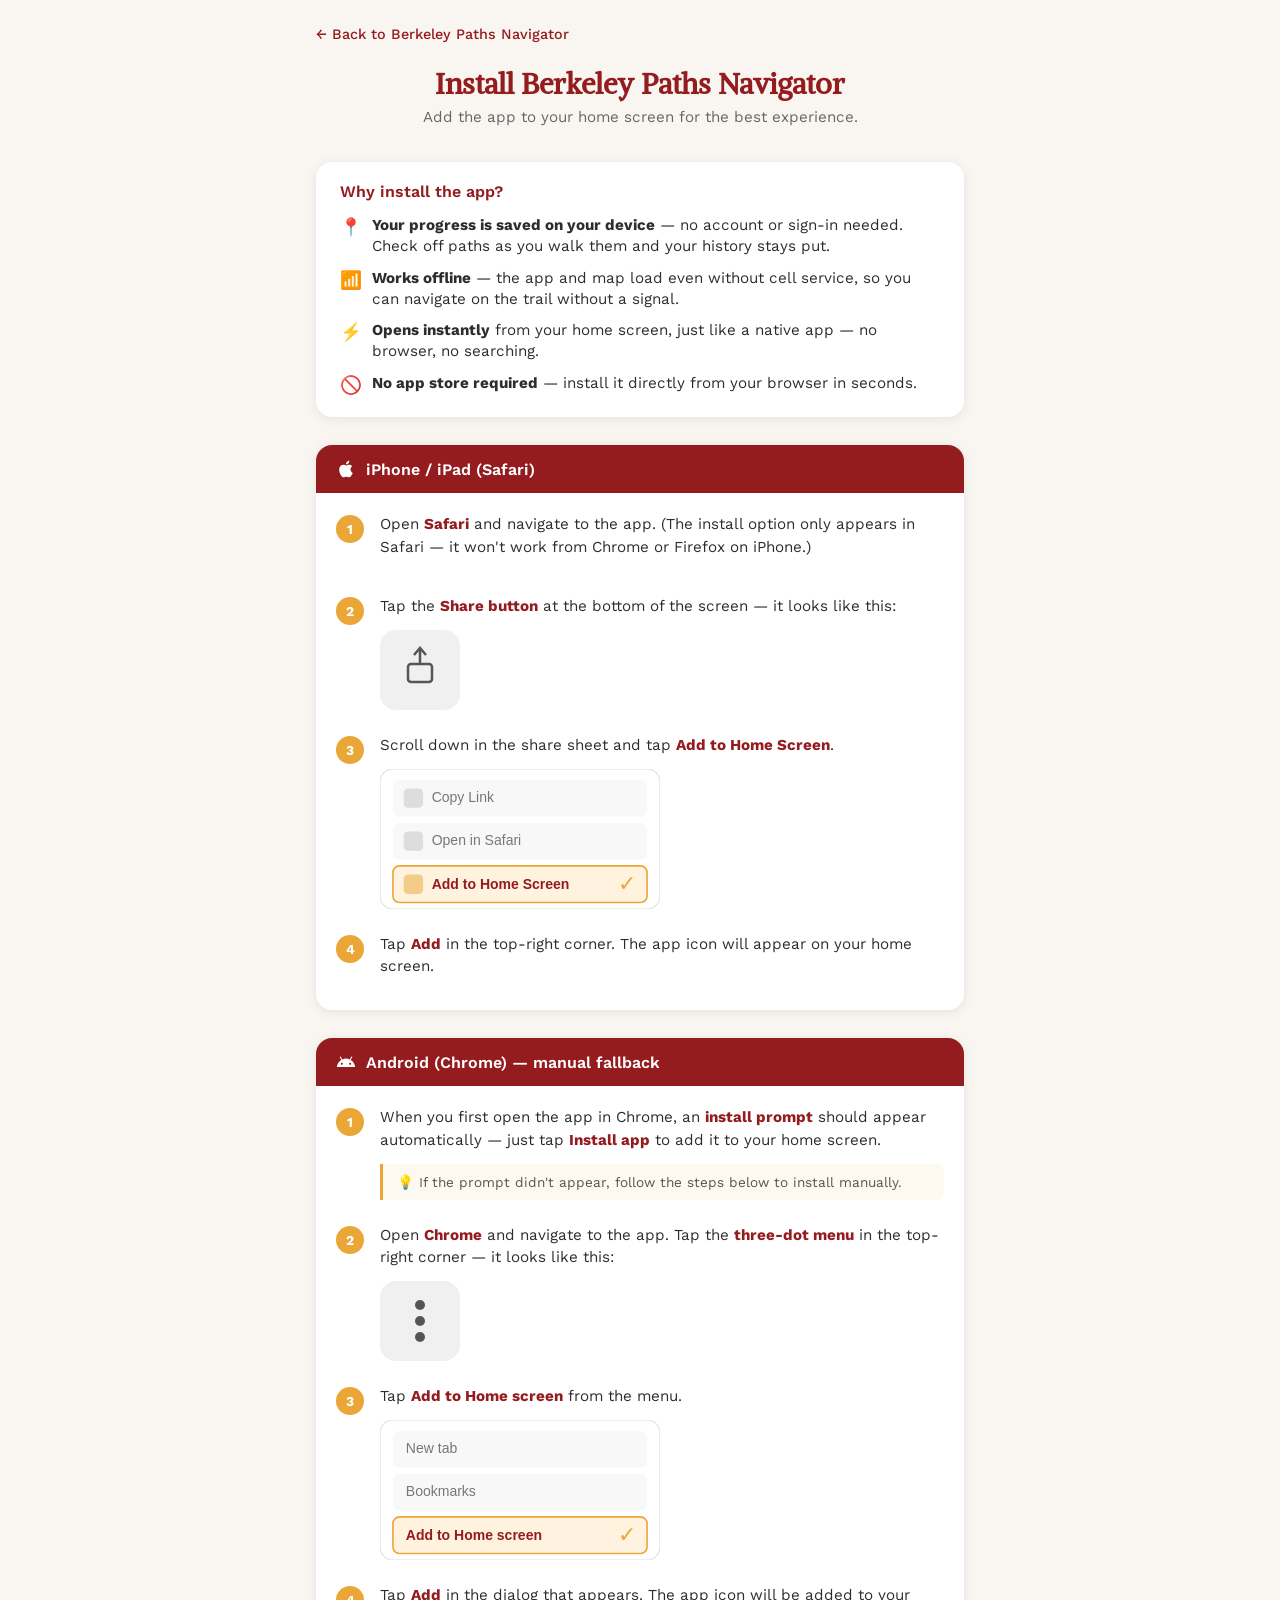
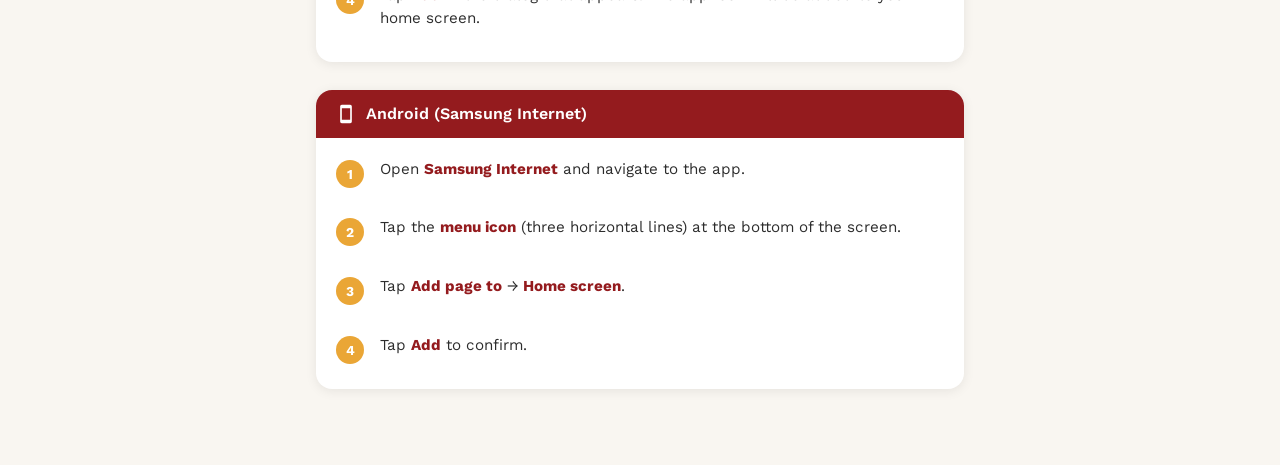
==== install.html @ ded8edc6 "Initial commit — forked from Berkeley-Paths Co-Authored-By: Claude Sonnet 4.6 <noreply@anthropic.com" ====
<!DOCTYPE html>
<html lang="en">
<head>
  <meta charset="UTF-8" />
  <meta name="viewport" content="width=device-width, initial-scale=1.0" />
  <title>Install Berkeley Paths Navigator</title>
  <link rel="preconnect" href="https://fonts.googleapis.com" />
  <link href="https://fonts.googleapis.com/css2?family=Work+Sans:wght@400;500;600;700&family=Alike&display=swap" rel="stylesheet" />
  <style>
    *, *::before, *::after { box-sizing: border-box; margin: 0; padding: 0; }

    body {
      font-family: 'Work Sans', -apple-system, BlinkMacSystemFont, sans-serif;
      background: #f9f6f1;
      color: #2d2d2d;
      padding: 24px 16px 48px;
      max-width: 680px;
      margin: 0 auto;
    }

    header {
      text-align: center;
      margin-bottom: 36px;
    }

    header h1 {
      font-family: 'Alike', serif;
      color: #941B1E;
      font-size: 1.8rem;
      margin-bottom: 6px;
    }

    header p {
      color: #666;
      font-size: 0.95rem;
    }

    .back-link {
      display: inline-block;
      margin-bottom: 24px;
      color: #941B1E;
      text-decoration: none;
      font-size: 0.9rem;
      font-weight: 500;
    }
    .back-link:hover { text-decoration: underline; }

    .platform {
      background: white;
      border-radius: 16px;
      box-shadow: 0 2px 12px rgba(0,0,0,0.08);
      margin-bottom: 28px;
      overflow: hidden;
    }

    .platform-header {
      background: #941B1E;
      color: white;
      padding: 14px 20px;
      font-weight: 600;
      font-size: 1rem;
      display: flex;
      align-items: center;
      gap: 10px;
    }

    .platform-header svg {
      flex-shrink: 0;
    }

    .steps {
      padding: 20px;
      display: flex;
      flex-direction: column;
      gap: 24px;
    }

    .step {
      display: flex;
      gap: 16px;
      align-items: flex-start;
    }

    .step-number {
      background: #EAA636;
      color: white;
      width: 28px;
      height: 28px;
      border-radius: 50%;
      display: flex;
      align-items: center;
      justify-content: center;
      font-weight: 700;
      font-size: 0.85rem;
      flex-shrink: 0;
      margin-top: 2px;
    }

    .step-content {
      flex: 1;
    }

    .step-content p {
      font-size: 0.95rem;
      line-height: 1.5;
      margin-bottom: 12px;
    }

    .step-content strong {
      color: #941B1E;
    }

    /* Phone mockup */
    .mockup {
      width: 100%;
      max-width: 280px;
      display: block;
    }

    .tip {
      background: #fef9f0;
      border-left: 3px solid #EAA636;
      padding: 10px 14px;
      border-radius: 0 8px 8px 0;
      font-size: 0.85rem;
      color: #555;
      margin-top: 4px;
    }
  </style>
</head>
<body>

  <a class="back-link" href="./">← Back to Berkeley Paths Navigator</a>

  <header>
    <h1>Install Berkeley Paths Navigator</h1>
    <p>Add the app to your home screen for the best experience.</p>
  </header>

  <!-- Why install -->
  <div style="background: white; border-radius: 16px; box-shadow: 0 2px 12px rgba(0,0,0,0.08); padding: 20px 24px; margin-bottom: 28px;">
    <h2 style="font-size: 1rem; font-weight: 600; color: #941B1E; margin-bottom: 14px;">Why install the app?</h2>
    <ul style="list-style: none; display: flex; flex-direction: column; gap: 10px;">
      <li style="display: flex; gap: 10px; align-items: flex-start; font-size: 0.95rem; line-height: 1.4;">
        <span style="font-size: 1.1rem;">📍</span>
        <span><strong>Your progress is saved on your device</strong> — no account or sign-in needed. Check off paths as you walk them and your history stays put.</span>
      </li>
      <li style="display: flex; gap: 10px; align-items: flex-start; font-size: 0.95rem; line-height: 1.4;">
        <span style="font-size: 1.1rem;">📶</span>
        <span><strong>Works offline</strong> — the app and map load even without cell service, so you can navigate on the trail without a signal.</span>
      </li>
      <li style="display: flex; gap: 10px; align-items: flex-start; font-size: 0.95rem; line-height: 1.4;">
        <span style="font-size: 1.1rem;">⚡</span>
        <span><strong>Opens instantly</strong> from your home screen, just like a native app — no browser, no searching.</span>
      </li>
      <li style="display: flex; gap: 10px; align-items: flex-start; font-size: 0.95rem; line-height: 1.4;">
        <span style="font-size: 1.1rem;">🚫</span>
        <span><strong>No app store required</strong> — install it directly from your browser in seconds.</span>
      </li>
    </ul>
  </div>

  <!-- iOS / Safari -->
  <div class="platform">
    <div class="platform-header">
      <svg width="20" height="20" viewBox="0 0 24 24" fill="white"><path d="M18.71 19.5c-.83 1.24-1.71 2.45-3.05 2.47-1.34.03-1.77-.79-3.29-.79-1.53 0-2 .77-3.27.82-1.31.05-2.3-1.32-3.14-2.53C4.25 17 2.94 12.45 4.7 9.39c.87-1.52 2.43-2.48 4.12-2.51 1.28-.02 2.5.87 3.29.87.78 0 2.26-1.07 3.8-.91.65.03 2.47.26 3.64 1.98-.09.06-2.17 1.28-2.15 3.81.03 3.02 2.65 4.03 2.68 4.04-.03.07-.42 1.44-1.38 2.83M13 3.5c.73-.83 1.94-1.46 2.94-1.5.13 1.17-.34 2.35-1.04 3.19-.69.85-1.83 1.51-2.95 1.42-.15-1.15.41-2.35 1.05-3.11z"/></svg>
      iPhone / iPad (Safari)
    </div>
    <div class="steps">

      <div class="step">
        <div class="step-number">1</div>
        <div class="step-content">
          <p>Open <strong>Safari</strong> and navigate to the app. (The install option only appears in Safari — it won't work from Chrome or Firefox on iPhone.)</p>
        </div>
      </div>

      <div class="step">
        <div class="step-number">2</div>
        <div class="step-content">
          <p>Tap the <strong>Share button</strong> at the bottom of the screen — it looks like this:</p>
          <!-- Just the share button icon, no phone chrome -->
          <svg class="mockup" viewBox="0 0 80 80" xmlns="http://www.w3.org/2000/svg" style="max-width:80px;">
            <rect width="80" height="80" rx="16" fill="#f0f0f0"/>
            <g transform="translate(40,40)">
              <rect x="-12" y="-6" width="24" height="18" rx="3" fill="none" stroke="#555" stroke-width="2.5"/>
              <line x1="0" y1="-6" x2="0" y2="-20" stroke="#555" stroke-width="2.5"/>
              <polyline points="-6,-15 0,-22 6,-15" fill="none" stroke="#555" stroke-width="2.5"/>
            </g>
          </svg>
        </div>
      </div>

      <div class="step">
        <div class="step-number">3</div>
        <div class="step-content">
          <p>Scroll down in the share sheet and tap <strong>Add to Home Screen</strong>.</p>
          <!-- Just the share sheet menu items, no phone chrome -->
          <svg class="mockup" viewBox="0 0 260 130" xmlns="http://www.w3.org/2000/svg">
            <rect width="260" height="130" rx="12" fill="white" stroke="#e0e0e0" stroke-width="1"/>
            <!-- row 1 -->
            <rect x="12" y="10" width="236" height="34" rx="6" fill="#f8f8f8"/>
            <rect x="22" y="18" width="18" height="18" rx="4" fill="#ddd"/>
            <text x="48" y="31" font-size="13" fill="#777" font-family="sans-serif">Copy Link</text>
            <!-- row 2 -->
            <rect x="12" y="50" width="236" height="34" rx="6" fill="#f8f8f8"/>
            <rect x="22" y="58" width="18" height="18" rx="4" fill="#ddd"/>
            <text x="48" y="71" font-size="13" fill="#777" font-family="sans-serif">Open in Safari</text>
            <!-- row 3 highlighted -->
            <rect x="12" y="90" width="236" height="34" rx="6" fill="#fff3e0" stroke="#EAA636" stroke-width="1.5"/>
            <rect x="22" y="98" width="18" height="18" rx="4" fill="#EAA636" opacity="0.5"/>
            <text x="48" y="111" font-size="13" fill="#941B1E" font-weight="600" font-family="sans-serif">Add to Home Screen</text>
            <text x="238" y="113" text-anchor="end" font-size="20" fill="#EAA636" font-family="sans-serif">✓</text>
          </svg>
        </div>
      </div>

      <div class="step">
        <div class="step-number">4</div>
        <div class="step-content">
          <p>Tap <strong>Add</strong> in the top-right corner. The app icon will appear on your home screen.</p>
        </div>
      </div>

    </div>
  </div>

  <!-- Android / Chrome -->
  <div class="platform">
    <div class="platform-header">
      <svg width="20" height="20" viewBox="0 0 24 24" fill="white"><path d="M17.6 9.48l1.84-3.18c.16-.31.04-.69-.26-.85-.29-.15-.65-.06-.83.22l-1.88 3.24C14.9 8.13 13.48 7.75 12 7.75s-2.9.38-4.48 1.16L5.65 5.67c-.19-.29-.54-.38-.83-.22-.3.16-.42.54-.26.85L6.4 9.48C3.3 11.25 1.28 14.44 1 18h22c-.28-3.56-2.3-6.75-5.4-8.52zM7 15.25c-.69 0-1.25-.56-1.25-1.25S6.31 12.75 7 12.75s1.25.56 1.25 1.25S7.69 15.25 7 15.25zm10 0c-.69 0-1.25-.56-1.25-1.25s.56-1.25 1.25-1.25 1.25.56 1.25 1.25-.56 1.25-1.25 1.25z"/></svg>
      Android (Chrome) — manual fallback
    </div>
    <div class="steps">

      <div class="step">
        <div class="step-number">1</div>
        <div class="step-content">
          <p>When you first open the app in Chrome, an <strong>install prompt</strong> should appear automatically — just tap <strong>Install app</strong> to add it to your home screen.</p>
          <div class="tip">💡 If the prompt didn't appear, follow the steps below to install manually.</div>
        </div>
      </div>

      <div class="step">
        <div class="step-number">2</div>
        <div class="step-content">
          <p>Open <strong>Chrome</strong> and navigate to the app. Tap the <strong>three-dot menu</strong> in the top-right corner — it looks like this:</p>
          <svg class="mockup" viewBox="0 0 80 80" xmlns="http://www.w3.org/2000/svg" style="max-width:80px;">
            <rect width="80" height="80" rx="16" fill="#f0f0f0"/>
            <circle cx="40" cy="24" r="5" fill="#555"/>
            <circle cx="40" cy="40" r="5" fill="#555"/>
            <circle cx="40" cy="56" r="5" fill="#555"/>
          </svg>
        </div>
      </div>

      <div class="step">
        <div class="step-number">3</div>
        <div class="step-content">
          <p>Tap <strong>Add to Home screen</strong> from the menu.</p>
          <svg class="mockup" viewBox="0 0 260 130" xmlns="http://www.w3.org/2000/svg">
            <rect width="260" height="130" rx="12" fill="white" stroke="#e0e0e0" stroke-width="1"/>
            <rect x="12" y="10" width="236" height="34" rx="6" fill="#f8f8f8"/>
            <text x="24" y="31" font-size="13" fill="#777" font-family="sans-serif">New tab</text>
            <rect x="12" y="50" width="236" height="34" rx="6" fill="#f8f8f8"/>
            <text x="24" y="71" font-size="13" fill="#777" font-family="sans-serif">Bookmarks</text>
            <rect x="12" y="90" width="236" height="34" rx="6" fill="#fff3e0" stroke="#EAA636" stroke-width="1.5"/>
            <text x="24" y="111" font-size="13" fill="#941B1E" font-weight="600" font-family="sans-serif">Add to Home screen</text>
            <text x="238" y="113" text-anchor="end" font-size="20" fill="#EAA636" font-family="sans-serif">✓</text>
          </svg>
        </div>
      </div>

      <div class="step">
        <div class="step-number">4</div>
        <div class="step-content">
          <p>Tap <strong>Add</strong> in the dialog that appears. The app icon will be added to your home screen.</p>
        </div>
      </div>

    </div>
  </div>

  <!-- Samsung -->
  <div class="platform">
    <div class="platform-header">
      <svg width="20" height="20" viewBox="0 0 24 24" fill="white"><path d="M17 1.01L7 1c-1.1 0-2 .9-2 2v18c0 1.1.9 2 2 2h10c1.1 0 2-.9 2-2V3c0-1.1-.9-1.99-2-1.99zM17 19H7V5h10v14z"/></svg>
      Android (Samsung Internet)
    </div>
    <div class="steps">

      <div class="step">
        <div class="step-number">1</div>
        <div class="step-content">
          <p>Open <strong>Samsung Internet</strong> and navigate to the app.</p>
        </div>
      </div>

      <div class="step">
        <div class="step-number">2</div>
        <div class="step-content">
          <p>Tap the <strong>menu icon</strong> (three horizontal lines) at the bottom of the screen.</p>
        </div>
      </div>

      <div class="step">
        <div class="step-number">3</div>
        <div class="step-content">
          <p>Tap <strong>Add page to</strong> → <strong>Home screen</strong>.</p>
        </div>
      </div>

      <div class="step">
        <div class="step-number">4</div>
        <div class="step-content">
          <p>Tap <strong>Add</strong> to confirm.</p>
        </div>
      </div>

    </div>
  </div>

</body>
</html>
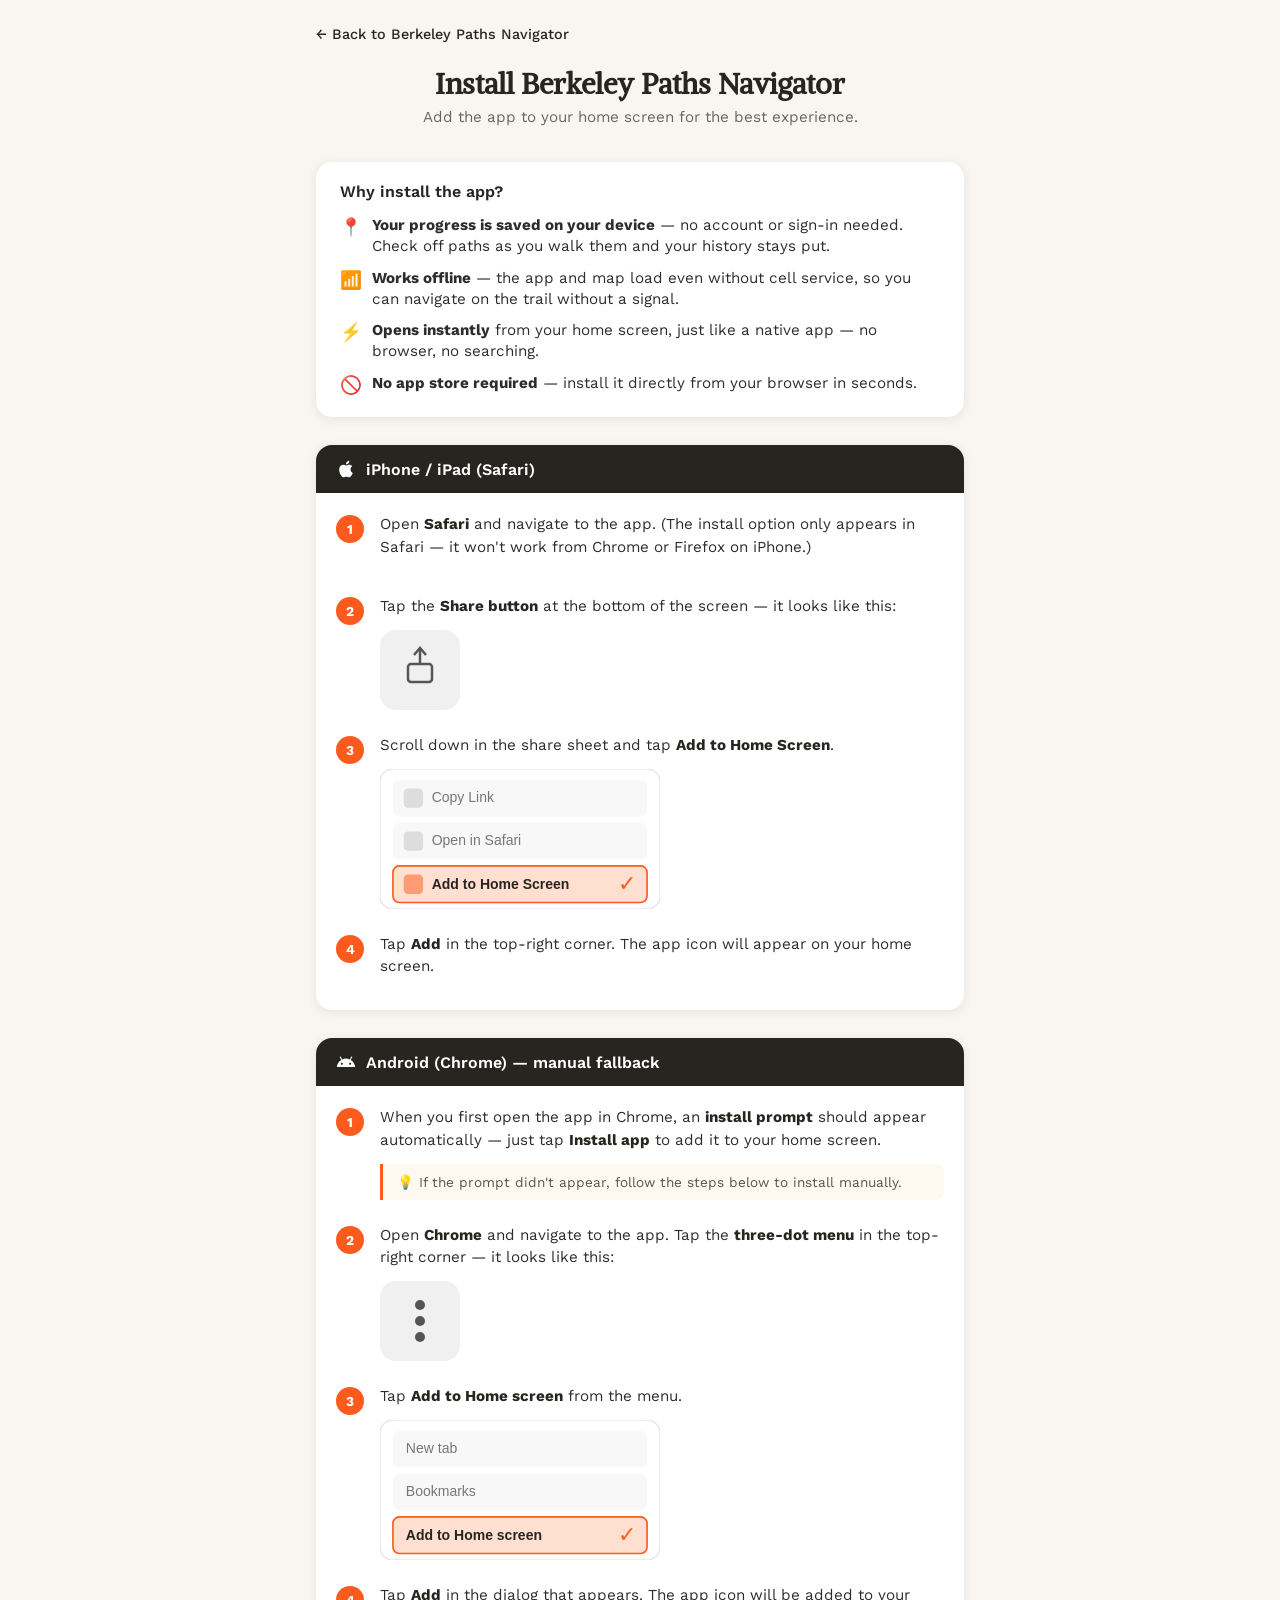
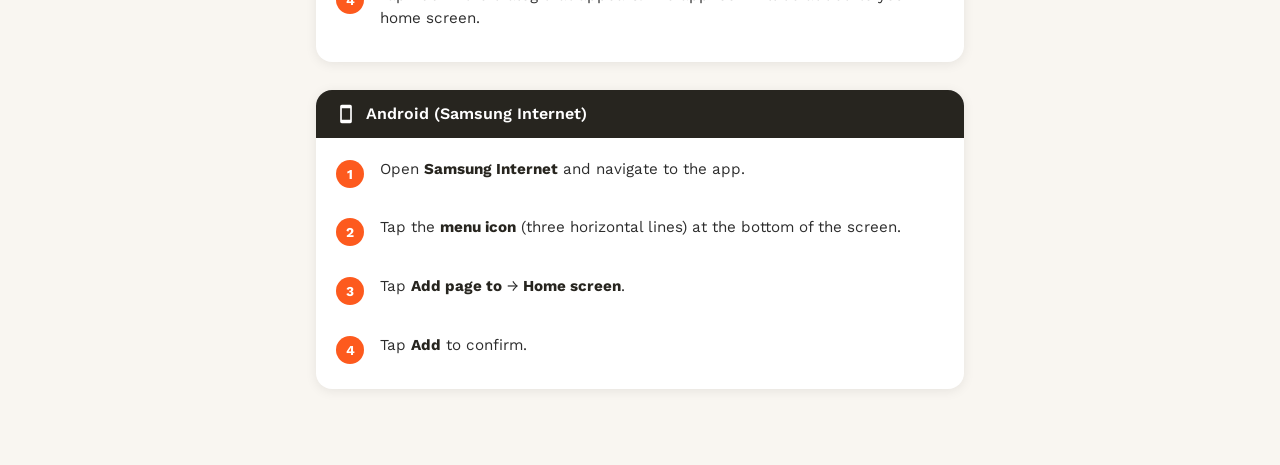
==== commit 049cbff0: "Update color scheme from Berkeley burgundy/gold to SF Giants black/orange Co-Authored-By: Claude Son" ====
--- a/install.html
+++ b/install.html
@@ -25,7 +25,7 @@
 
     header h1 {
       font-family: 'Alike', serif;
-      color: #941B1E;
+      color: #27251F;
       font-size: 1.8rem;
       margin-bottom: 6px;
     }
@@ -38,7 +38,7 @@
     .back-link {
       display: inline-block;
       margin-bottom: 24px;
-      color: #941B1E;
+      color: #27251F;
       text-decoration: none;
       font-size: 0.9rem;
       font-weight: 500;
@@ -54,7 +54,7 @@
     }
 
     .platform-header {
-      background: #941B1E;
+      background: #27251F;
       color: white;
       padding: 14px 20px;
       font-weight: 600;
@@ -82,7 +82,7 @@
     }
 
     .step-number {
-      background: #EAA636;
+      background: #FD5A1E;
       color: white;
       width: 28px;
       height: 28px;
@@ -107,7 +107,7 @@
     }
 
     .step-content strong {
-      color: #941B1E;
+      color: #27251F;
     }
 
     /* Phone mockup */
@@ -119,7 +119,7 @@
 
     .tip {
       background: #fef9f0;
-      border-left: 3px solid #EAA636;
+      border-left: 3px solid #FD5A1E;
       padding: 10px 14px;
       border-radius: 0 8px 8px 0;
       font-size: 0.85rem;
@@ -139,7 +139,7 @@
 
   <!-- Why install -->
   <div style="background: white; border-radius: 16px; box-shadow: 0 2px 12px rgba(0,0,0,0.08); padding: 20px 24px; margin-bottom: 28px;">
-    <h2 style="font-size: 1rem; font-weight: 600; color: #941B1E; margin-bottom: 14px;">Why install the app?</h2>
+    <h2 style="font-size: 1rem; font-weight: 600; color: #27251F; margin-bottom: 14px;">Why install the app?</h2>
     <ul style="list-style: none; display: flex; flex-direction: column; gap: 10px;">
       <li style="display: flex; gap: 10px; align-items: flex-start; font-size: 0.95rem; line-height: 1.4;">
         <span style="font-size: 1.1rem;">📍</span>
@@ -207,10 +207,10 @@
             <rect x="22" y="58" width="18" height="18" rx="4" fill="#ddd"/>
             <text x="48" y="71" font-size="13" fill="#777" font-family="sans-serif">Open in Safari</text>
             <!-- row 3 highlighted -->
-            <rect x="12" y="90" width="236" height="34" rx="6" fill="#fff3e0" stroke="#EAA636" stroke-width="1.5"/>
-            <rect x="22" y="98" width="18" height="18" rx="4" fill="#EAA636" opacity="0.5"/>
-            <text x="48" y="111" font-size="13" fill="#941B1E" font-weight="600" font-family="sans-serif">Add to Home Screen</text>
-            <text x="238" y="113" text-anchor="end" font-size="20" fill="#EAA636" font-family="sans-serif">✓</text>
+            <rect x="12" y="90" width="236" height="34" rx="6" fill="#ffe0d0" stroke="#FD5A1E" stroke-width="1.5"/>
+            <rect x="22" y="98" width="18" height="18" rx="4" fill="#FD5A1E" opacity="0.5"/>
+            <text x="48" y="111" font-size="13" fill="#27251F" font-weight="600" font-family="sans-serif">Add to Home Screen</text>
+            <text x="238" y="113" text-anchor="end" font-size="20" fill="#FD5A1E" font-family="sans-serif">✓</text>
           </svg>
         </div>
       </div>
@@ -264,9 +264,9 @@
             <text x="24" y="31" font-size="13" fill="#777" font-family="sans-serif">New tab</text>
             <rect x="12" y="50" width="236" height="34" rx="6" fill="#f8f8f8"/>
             <text x="24" y="71" font-size="13" fill="#777" font-family="sans-serif">Bookmarks</text>
-            <rect x="12" y="90" width="236" height="34" rx="6" fill="#fff3e0" stroke="#EAA636" stroke-width="1.5"/>
-            <text x="24" y="111" font-size="13" fill="#941B1E" font-weight="600" font-family="sans-serif">Add to Home screen</text>
-            <text x="238" y="113" text-anchor="end" font-size="20" fill="#EAA636" font-family="sans-serif">✓</text>
+            <rect x="12" y="90" width="236" height="34" rx="6" fill="#ffe0d0" stroke="#FD5A1E" stroke-width="1.5"/>
+            <text x="24" y="111" font-size="13" fill="#27251F" font-weight="600" font-family="sans-serif">Add to Home screen</text>
+            <text x="238" y="113" text-anchor="end" font-size="20" fill="#FD5A1E" font-family="sans-serif">✓</text>
           </svg>
         </div>
       </div>
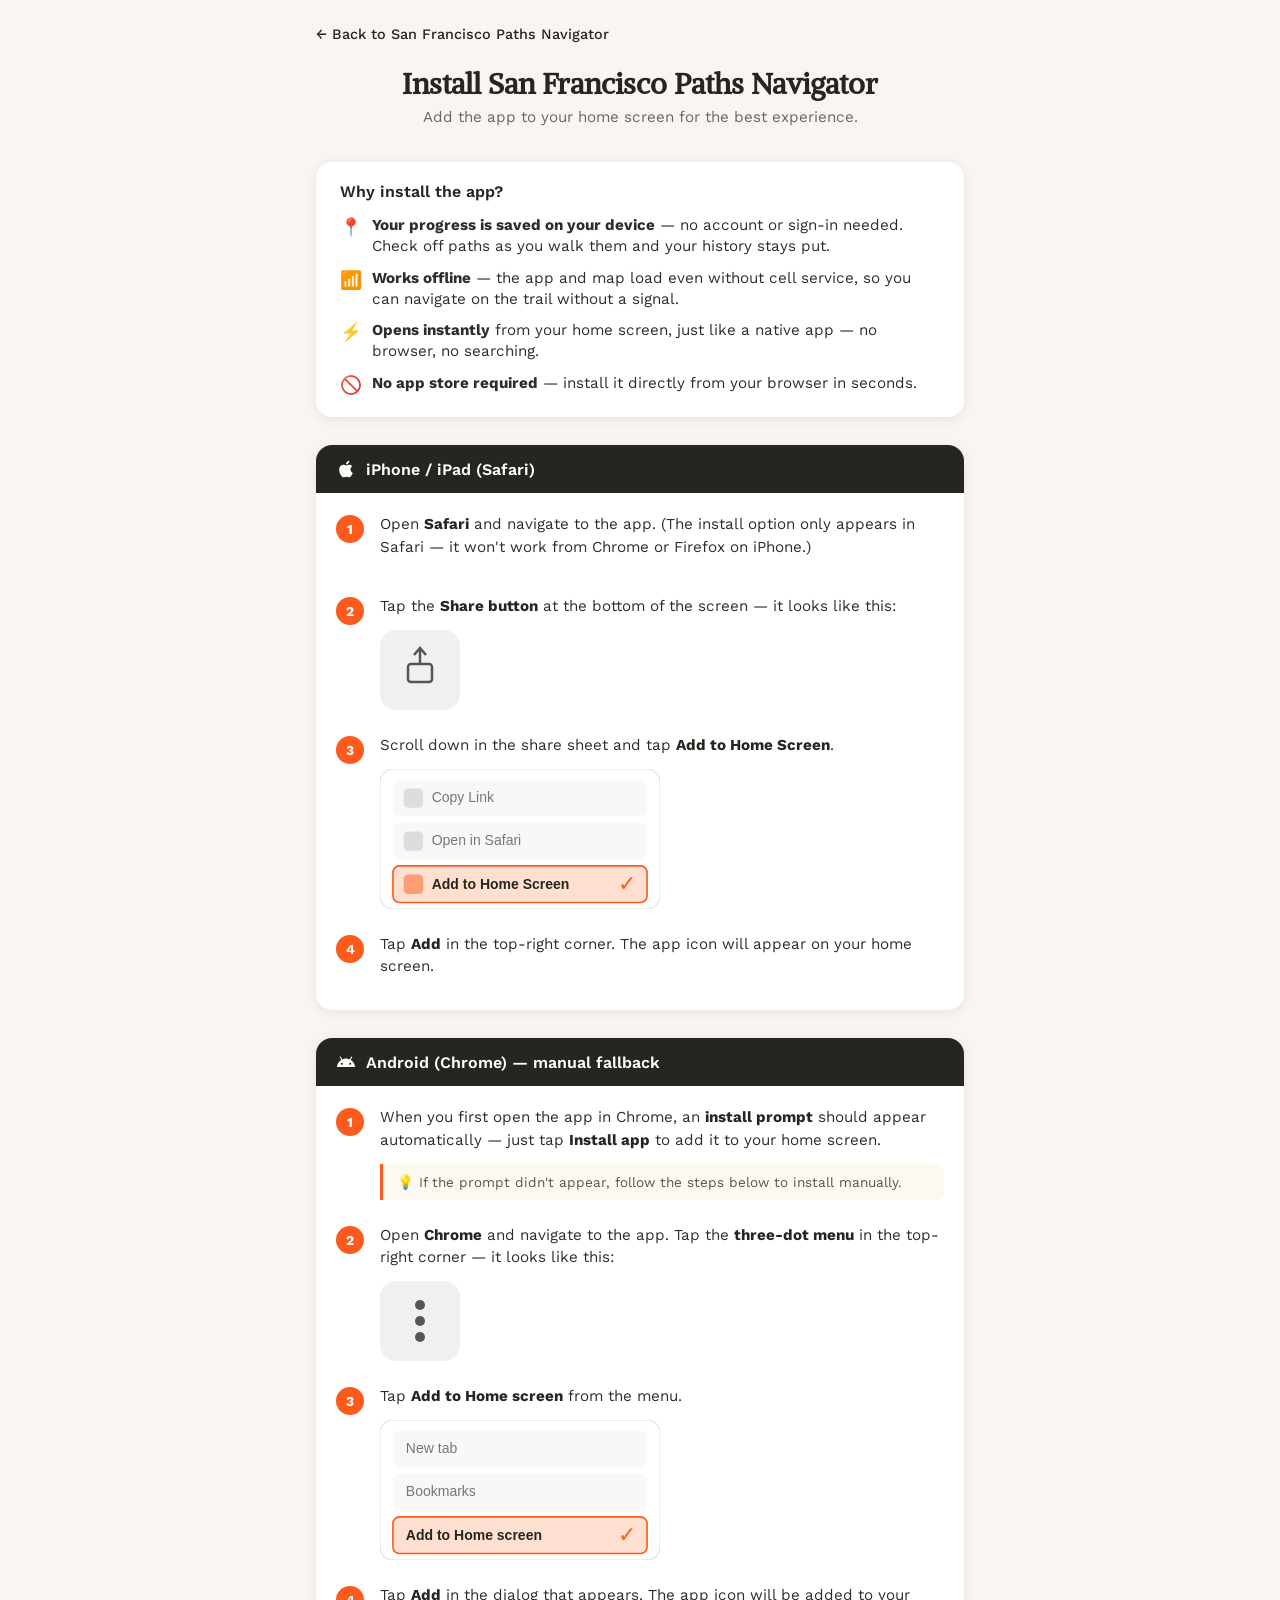
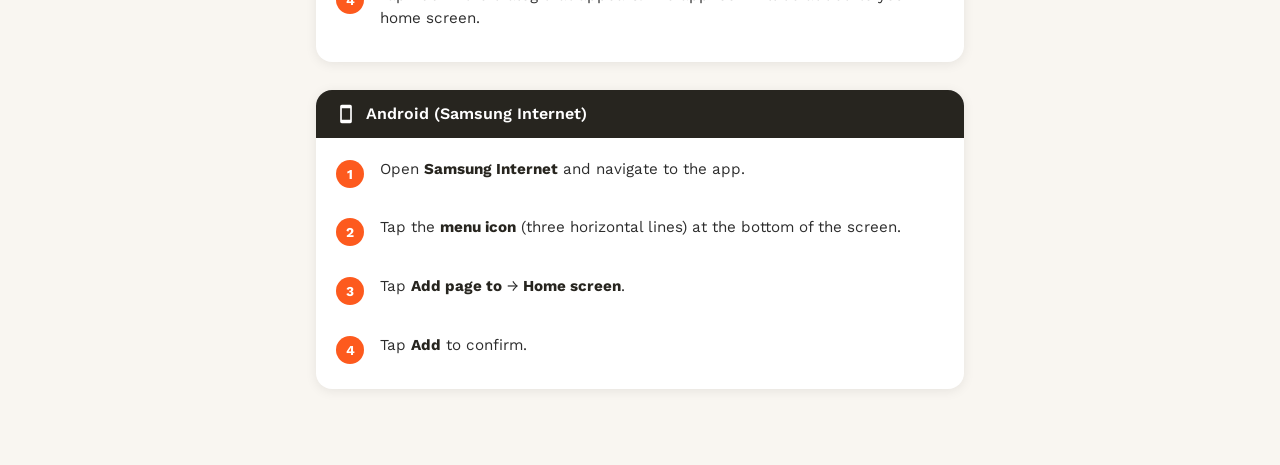
==== commit ac6bb33e: "Rename app to San Francisco Paths Navigator Co-Authored-By: Claude Sonnet 4.6 <noreply@anthropic.com" ====
--- a/install.html
+++ b/install.html
@@ -3,7 +3,7 @@
 <head>
   <meta charset="UTF-8" />
   <meta name="viewport" content="width=device-width, initial-scale=1.0" />
-  <title>Install Berkeley Paths Navigator</title>
+  <title>Install San Francisco Paths Navigator</title>
   <link rel="preconnect" href="https://fonts.googleapis.com" />
   <link href="https://fonts.googleapis.com/css2?family=Work+Sans:wght@400;500;600;700&family=Alike&display=swap" rel="stylesheet" />
   <style>
@@ -130,10 +130,10 @@
 </head>
 <body>
 
-  <a class="back-link" href="./">← Back to Berkeley Paths Navigator</a>
+  <a class="back-link" href="./">← Back to San Francisco Paths Navigator</a>
 
   <header>
-    <h1>Install Berkeley Paths Navigator</h1>
+    <h1>Install San Francisco Paths Navigator</h1>
     <p>Add the app to your home screen for the best experience.</p>
   </header>
 
